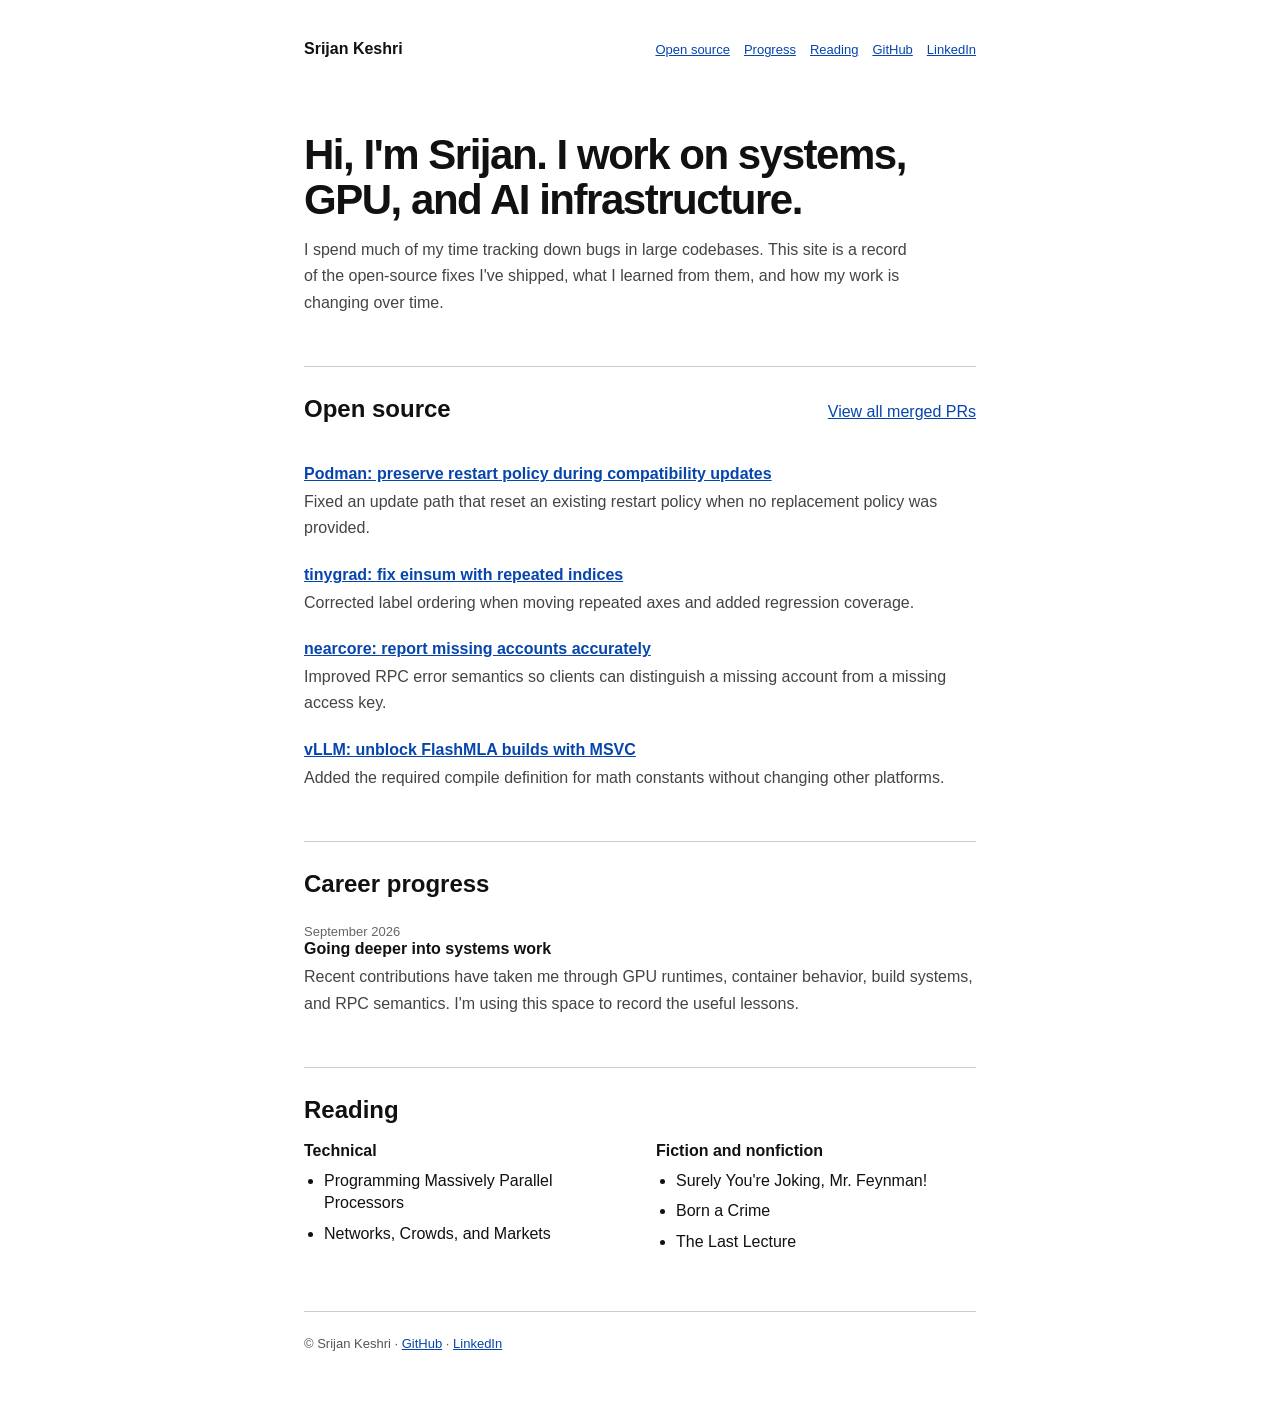
==== index.html @ d4d707d4 "Build initial personal site" ====
<!doctype html>
<html lang="en">
<head>
  <meta charset="utf-8">
  <meta name="viewport" content="width=device-width, initial-scale=1">
  <meta name="description" content="Srijan Keshri's open-source contributions, career progress, and reading.">
  <title>Srijan Keshri | Systems, GPU, and AI Infrastructure</title>
  <link rel="stylesheet" href="style.css">
</head>
<body>
<a class="skip-link" href="#main">Skip to content</a>
<div class="page">
<header>
      <strong>Srijan Keshri</strong>
      <nav aria-label="Primary navigation">
        <a href="#open-source">Open source</a>
        <a href="#progress">Progress</a>
        <a href="#reading">Reading</a>
        <a href="https://github.com/arcusbuilds">GitHub</a>
        <a href="https://www.linkedin.com/in/srijan-keshri">LinkedIn</a>
      </nav>
    </header>

    <main id="main">
      <h1>Hi, I'm Srijan. I work on systems, GPU, and AI infrastructure.</h1>
      <p class="intro">I spend much of my time tracking down bugs in large codebases. This site is a record of the open-source fixes I've shipped, what I learned from them, and how my work is changing over time.</p>

      <section class="content-section" id="open-source">
        <div class="section-heading">
          <h2>Open source</h2>
          <a href="prs.html">View all merged PRs</a>
        </div>

        <article class="contribution">
          <h3><a href="https://github.com/podman-container-tools/podman/pull/29795">Podman: preserve restart policy during compatibility updates</a></h3>
          <p>Fixed an update path that reset an existing restart policy when no replacement policy was provided.</p>
        </article>
        <article class="contribution">
          <h3><a href="https://github.com/tinygrad/tinygrad/pull/18229">tinygrad: fix einsum with repeated indices</a></h3>
          <p>Corrected label ordering when moving repeated axes and added regression coverage.</p>
        </article>
        <article class="contribution">
          <h3><a href="https://github.com/near/nearcore/pull/16267">nearcore: report missing accounts accurately</a></h3>
          <p>Improved RPC error semantics so clients can distinguish a missing account from a missing access key.</p>
        </article>
        <article class="contribution">
          <h3><a href="https://github.com/vllm-project/vllm/pull/54007">vLLM: unblock FlashMLA builds with MSVC</a></h3>
          <p>Added the required compile definition for math constants without changing other platforms.</p>
        </article>
      </section>

      <section class="content-section" id="progress">
        <h2>Career progress</h2>
        <article class="entry">
          <time datetime="2026-09">September 2026</time>
          <h3>Going deeper into systems work</h3>
          <p>Recent contributions have taken me through GPU runtimes, container behavior, build systems, and RPC semantics. I'm using this space to record the useful lessons.</p>
        </article>
      </section>

      <section class="content-section" id="reading">
        <h2>Reading</h2>
        <div class="reading">
          <div>
            <h3>Technical</h3>
            <ul>
              <li>Programming Massively Parallel Processors</li>
              <li>Networks, Crowds, and Markets</li>
            </ul>
          </div>
          <div>
            <h3>Fiction and nonfiction</h3>
            <ul>
              <li>Surely You're Joking, Mr. Feynman!</li>
              <li>Born a Crime</li>
              <li>The Last Lecture</li>
            </ul>
          </div>
        </div>
      </section>
    </main>

    <footer>&copy; Srijan Keshri &middot; <a href="https://github.com/arcusbuilds">GitHub</a> &middot; <a href="https://www.linkedin.com/in/srijan-keshri">LinkedIn</a></footer>
</div>
</body>
</html>
---- style.css ----
body {
    background: #fff;
    color: #111;
    font-family: Arial, Helvetica, sans-serif;
    text-align: left;
  }
  * { box-sizing: border-box; }
  .page { max-width: 720px; margin: 0 auto; padding: 32px 24px 48px; }
  header { display: flex; justify-content: space-between; gap: 20px; align-items: baseline; padding-bottom: 24px; }
  nav { display: flex; flex-wrap: wrap; gap: 14px; font-size: 13px; }
  a { color: #0645ad; }
  .skip-link { position: absolute; left: -9999px; }
  .skip-link:focus { left: 16px; top: 16px; background: #fff; padding: 8px; }
  h1 { margin: 50px 0 14px; font-size: 42px; line-height: 1.08; letter-spacing: -.035em; }
  h2 { margin: 0 0 18px; font-size: 24px; }
  h3 { margin: 0 0 6px; font-size: 16px; }
  p { margin: 0; line-height: 1.65; }
  .intro { max-width: 620px; color: #444; font-size: 16px; }
  section.content-section { margin-top: 50px; padding-top: 28px; border-top: 1px solid #ccc; }
  .section-heading { display: flex; justify-content: space-between; gap: 18px; align-items: baseline; }
  .contribution, .entry { margin-top: 24px; }
  .contribution p, .entry p { color: #444; }
  time, .repo { color: #666; font-size: 13px; }
  .reading { display: grid; grid-template-columns: 1fr 1fr; gap: 32px; }
  ul { margin: 10px 0 0; padding-left: 20px; }
  li { margin: 8px 0; line-height: 1.4; }
  footer { margin-top: 50px; padding-top: 24px; border-top: 1px solid #ccc; color: #555; font-size: 13px; }
  .archive-heading { margin-bottom: 42px; }
  .back-link { display: inline-block; margin-top: 24px; }
  .pr-entry { padding: 25px 0; border-top: 1px solid #ddd; }
  .pr-entry:first-of-type { border-top-color: #aaa; }
  .pr-entry h2 { margin: 4px 0 12px; font-size: 18px; line-height: 1.35; }
  .pr-entry p { margin-top: 5px; color: #333; }
  @media (max-width: 560px) {
    .page { padding: 24px 18px 40px; }
    header { align-items: flex-start; flex-direction: column; }
    h1 { margin-top: 34px; font-size: 34px; }
    .section-heading { align-items: flex-start; flex-direction: column; }
    .reading { grid-template-columns: 1fr; }
  }
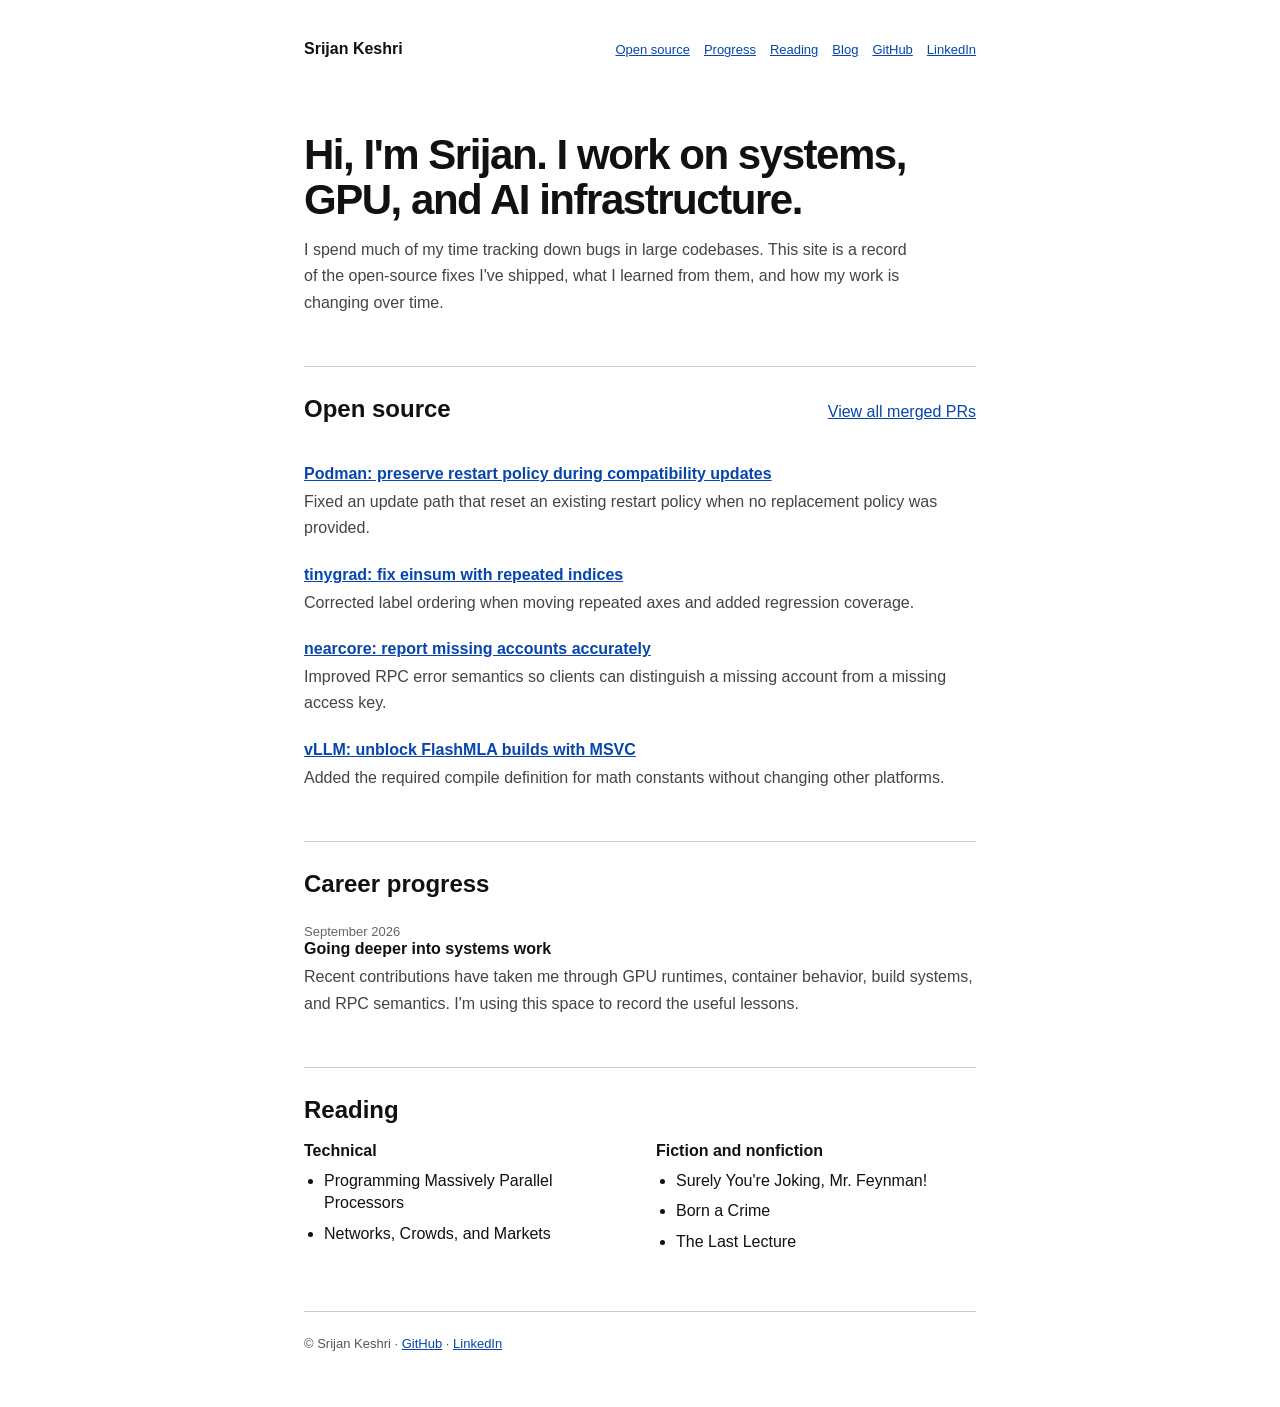
==== commit 72be5b55: "Add Blog link to site nav" ====
--- a/index.html
+++ b/index.html
@@ -16,6 +16,7 @@
         <a href="#open-source">Open source</a>
         <a href="#progress">Progress</a>
         <a href="#reading">Reading</a>
+        <a href="/blog/">Blog</a>
         <a href="https://github.com/arcusbuilds">GitHub</a>
         <a href="https://www.linkedin.com/in/srijan-keshri">LinkedIn</a>
       </nav>
